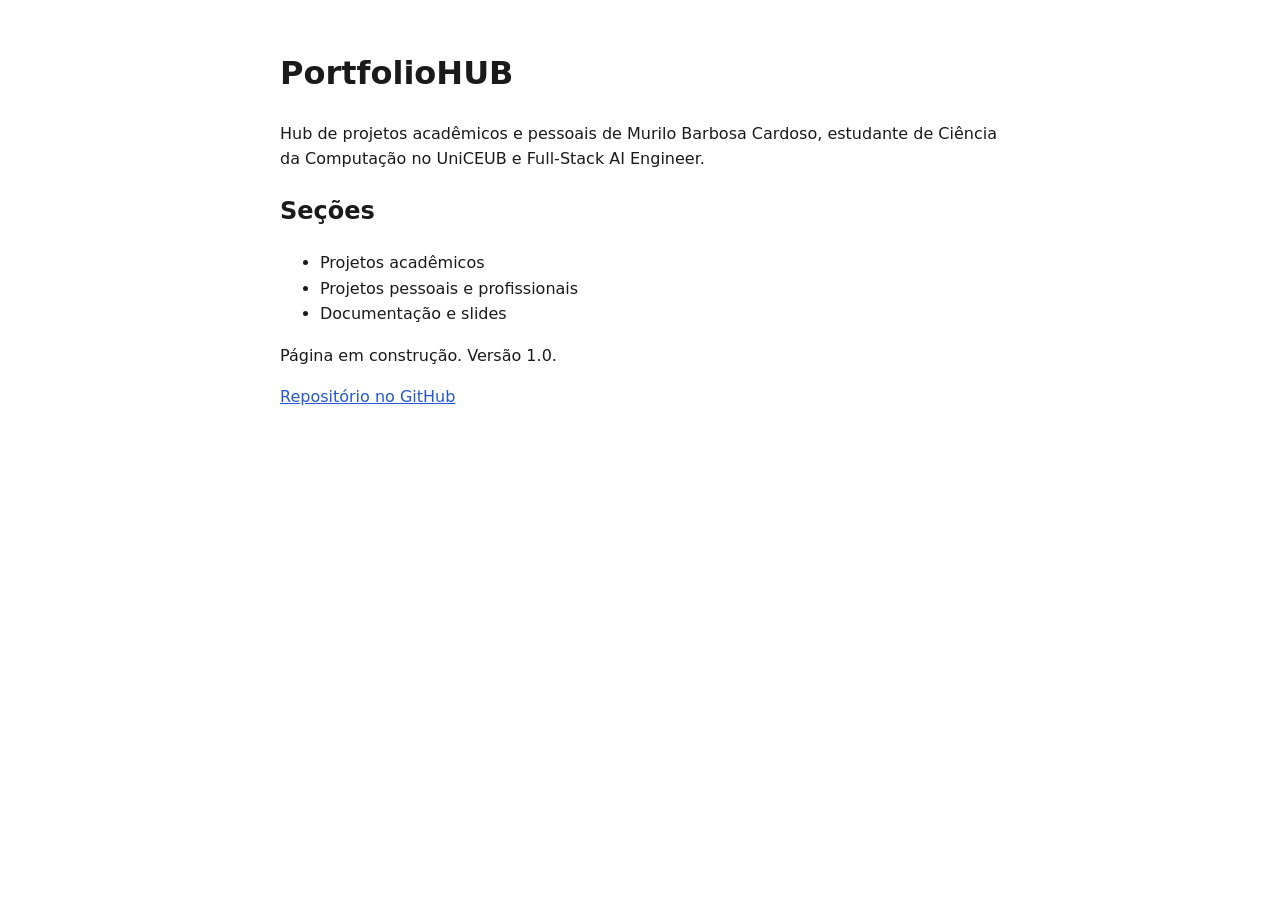
==== index.html @ 88ceea59 "feat(pages): add initial page and repository readme" ====
<!doctype html>
<html lang="pt-BR">
<head>
  <meta charset="utf-8">
  <meta name="viewport" content="width=device-width, initial-scale=1">
  <title>PortfolioHUB | Murilo Cardoso</title>
  <style>
    body { font-family: system-ui, sans-serif; max-width: 720px; margin: 3rem auto; padding: 0 1rem; line-height: 1.6; color: #1a1a1a; }
    a { color: #2457d6; }
  </style>
</head>
<body>
  <h1>PortfolioHUB</h1>
  <p>Hub de projetos acadêmicos e pessoais de Murilo Barbosa Cardoso, estudante de Ciência da Computação no UniCEUB e Full-Stack AI Engineer.</p>
  <h2>Seções</h2>
  <ul>
    <li>Projetos acadêmicos</li>
    <li>Projetos pessoais e profissionais</li>
    <li>Documentação e slides</li>
  </ul>
  <p>Página em construção. Versão 1.0.</p>
  <p><a href="https://github.com/murilobarbosaa/PortfolioHUB">Repositório no GitHub</a></p>
</body>
</html>
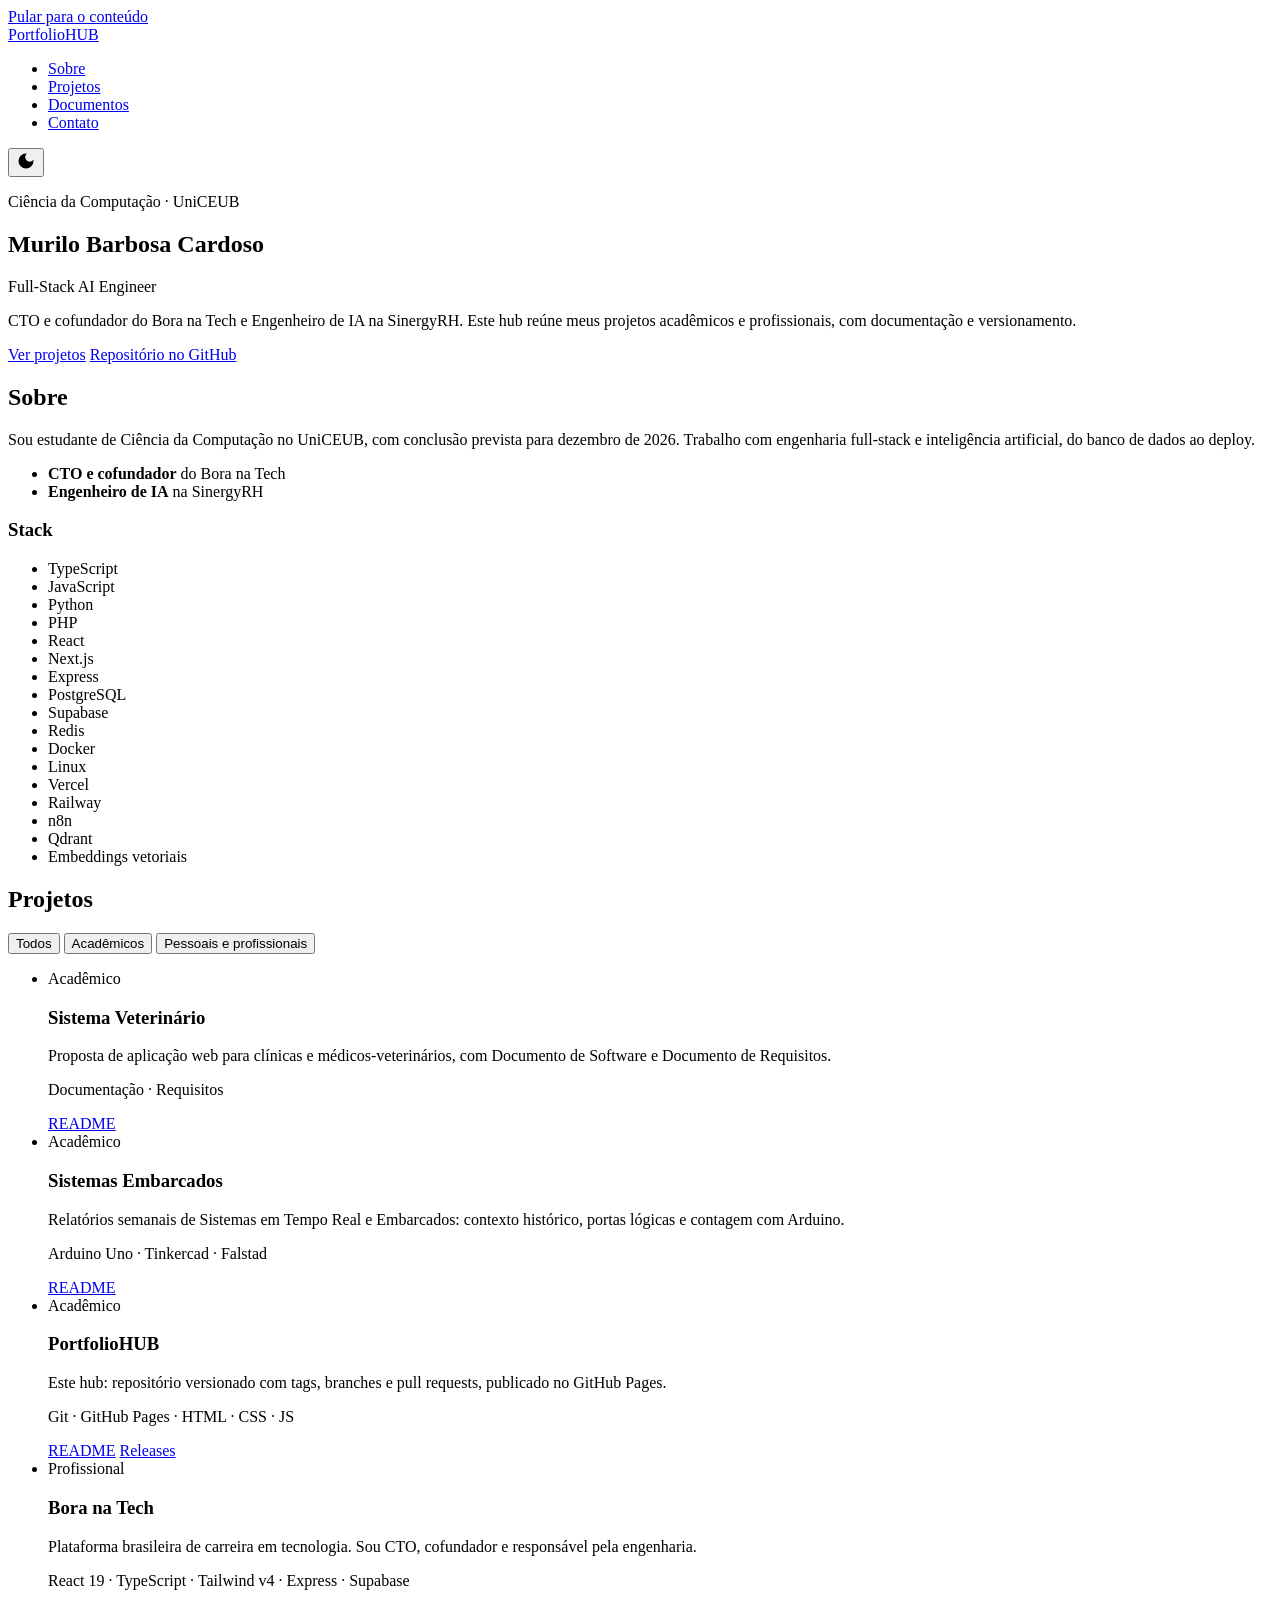
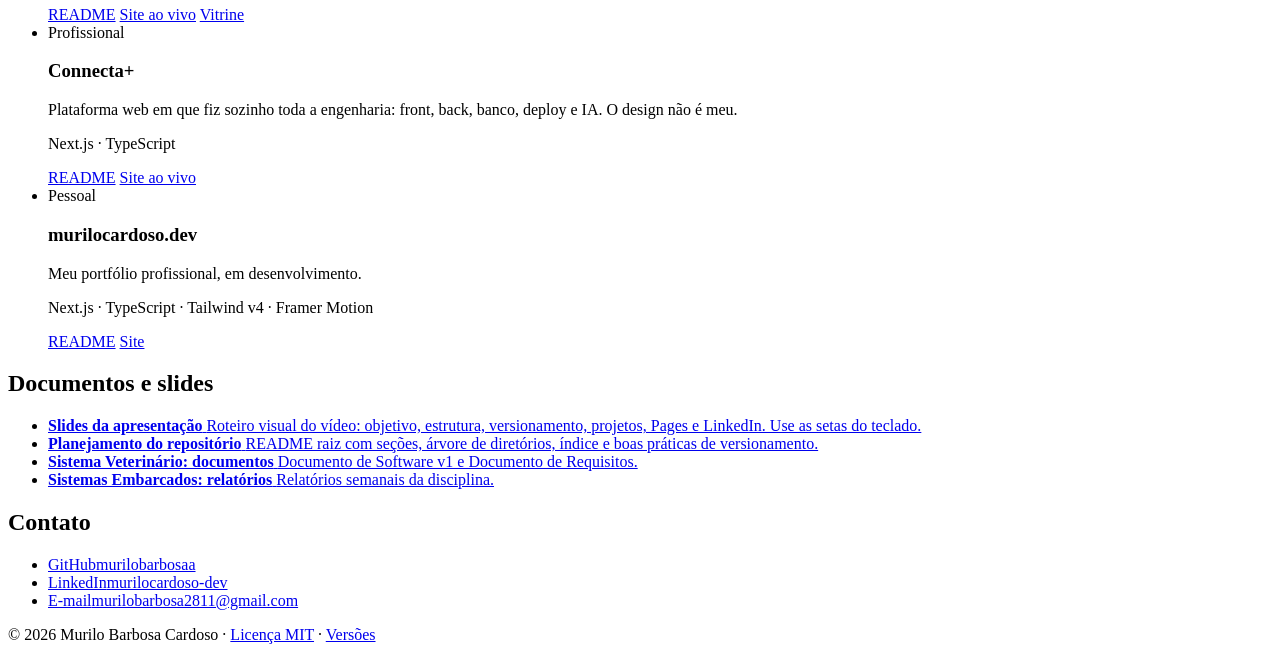
==== commit 1d91258e: "feat(pages): build portfolio page with projects, docs and contact" ====
--- a/index.html
+++ b/index.html
@@ -4,21 +4,181 @@
   <meta charset="utf-8">
   <meta name="viewport" content="width=device-width, initial-scale=1">
   <title>PortfolioHUB | Murilo Cardoso</title>
-  <style>
-    body { font-family: system-ui, sans-serif; max-width: 720px; margin: 3rem auto; padding: 0 1rem; line-height: 1.6; color: #1a1a1a; }
-    a { color: #2457d6; }
-  </style>
+  <meta name="description" content="Hub de projetos acadêmicos e pessoais de Murilo Barbosa Cardoso, estudante de Ciência da Computação no UniCEUB e Full-Stack AI Engineer.">
+  <link rel="icon" href="assets/img/favicon.svg" type="image/svg+xml">
+  <link rel="stylesheet" href="assets/css/style.css">
+  <script>
+    try { var t = localStorage.getItem('theme'); if (t) document.documentElement.dataset.theme = t; } catch (e) {}
+  </script>
 </head>
 <body>
-  <h1>PortfolioHUB</h1>
-  <p>Hub de projetos acadêmicos e pessoais de Murilo Barbosa Cardoso, estudante de Ciência da Computação no UniCEUB e Full-Stack AI Engineer.</p>
-  <h2>Seções</h2>
-  <ul>
-    <li>Projetos acadêmicos</li>
-    <li>Projetos pessoais e profissionais</li>
-    <li>Documentação e slides</li>
-  </ul>
-  <p>Página em construção. Versão 1.0.</p>
-  <p><a href="https://github.com/murilobarbosaa/PortfolioHUB">Repositório no GitHub</a></p>
+  <a class="skip" href="#conteudo">Pular para o conteúdo</a>
+
+  <header class="topbar">
+    <nav class="wrap nav" aria-label="Principal">
+      <a class="brand" href="#inicio">PortfolioHUB</a>
+      <ul class="nav-links">
+        <li><a href="#sobre">Sobre</a></li>
+        <li><a href="#projetos">Projetos</a></li>
+        <li><a href="#documentos">Documentos</a></li>
+        <li><a href="#contato">Contato</a></li>
+      </ul>
+      <button class="theme-toggle" type="button" aria-label="Alternar modo escuro" aria-pressed="false">
+        <svg aria-hidden="true" viewBox="0 0 24 24" width="20" height="20"><path fill="currentColor" d="M12 3a9 9 0 1 0 9 9c0-.46-.04-.92-.1-1.36a5.39 5.39 0 0 1-4.4 2.26 5.4 5.4 0 0 1-3.14-9.8c-.44-.06-.9-.1-1.36-.1z"/></svg>
+      </button>
+    </nav>
+  </header>
+
+  <main id="conteudo">
+    <section id="inicio" class="hero wrap">
+      <p class="eyebrow">Ciência da Computação · UniCEUB</p>
+      <h1>Murilo Barbosa Cardoso</h1>
+      <p class="role">Full-Stack AI Engineer</p>
+      <p class="lead">CTO e cofundador do Bora na Tech e Engenheiro de IA na SinergyRH. Este hub reúne meus projetos acadêmicos e profissionais, com documentação e versionamento.</p>
+      <div class="actions">
+        <a class="btn primary" href="#projetos">Ver projetos</a>
+        <a class="btn" href="https://github.com/murilobarbosaa/PortfolioHUB">Repositório no GitHub</a>
+      </div>
+    </section>
+
+    <section id="sobre" class="wrap section" aria-labelledby="sobre-titulo">
+      <h2 id="sobre-titulo">Sobre</h2>
+      <div class="about">
+        <div>
+          <p>Sou estudante de Ciência da Computação no UniCEUB, com conclusão prevista para dezembro de 2026. Trabalho com engenharia full-stack e inteligência artificial, do banco de dados ao deploy.</p>
+          <ul class="facts">
+            <li><strong>CTO e cofundador</strong> do Bora na Tech</li>
+            <li><strong>Engenheiro de IA</strong> na SinergyRH</li>
+          </ul>
+        </div>
+        <div>
+          <h3>Stack</h3>
+          <ul class="tags" aria-label="Tecnologias">
+            <li>TypeScript</li><li>JavaScript</li><li>Python</li><li>PHP</li>
+            <li>React</li><li>Next.js</li><li>Express</li><li>PostgreSQL</li>
+            <li>Supabase</li><li>Redis</li><li>Docker</li><li>Linux</li>
+            <li>Vercel</li><li>Railway</li><li>n8n</li><li>Qdrant</li>
+            <li>Embeddings vetoriais</li>
+          </ul>
+        </div>
+      </div>
+    </section>
+
+    <section id="projetos" class="wrap section" aria-labelledby="projetos-titulo">
+      <h2 id="projetos-titulo">Projetos</h2>
+      <div class="filters" role="group" aria-label="Filtrar projetos">
+        <button type="button" class="chip is-active" data-filter="todos" aria-pressed="true">Todos</button>
+        <button type="button" class="chip" data-filter="academico" aria-pressed="false">Acadêmicos</button>
+        <button type="button" class="chip" data-filter="pessoal" aria-pressed="false">Pessoais e profissionais</button>
+      </div>
+
+      <ul class="cards">
+        <li class="card" data-cat="academico">
+          <span class="badge">Acadêmico</span>
+          <h3>Sistema Veterinário</h3>
+          <p>Proposta de aplicação web para clínicas e médicos-veterinários, com Documento de Software e Documento de Requisitos.</p>
+          <p class="stack">Documentação · Requisitos</p>
+          <div class="links">
+            <a href="https://github.com/murilobarbosaa/PortfolioHUB/tree/main/academicos/sistema-veterinario">README</a>
+          </div>
+        </li>
+        <li class="card" data-cat="academico">
+          <span class="badge">Acadêmico</span>
+          <h3>Sistemas Embarcados</h3>
+          <p>Relatórios semanais de Sistemas em Tempo Real e Embarcados: contexto histórico, portas lógicas e contagem com Arduino.</p>
+          <p class="stack">Arduino Uno · Tinkercad · Falstad</p>
+          <div class="links">
+            <a href="https://github.com/murilobarbosaa/PortfolioHUB/tree/main/academicos/sistemas-embarcados">README</a>
+          </div>
+        </li>
+        <li class="card" data-cat="academico">
+          <span class="badge">Acadêmico</span>
+          <h3>PortfolioHUB</h3>
+          <p>Este hub: repositório versionado com tags, branches e pull requests, publicado no GitHub Pages.</p>
+          <p class="stack">Git · GitHub Pages · HTML · CSS · JS</p>
+          <div class="links">
+            <a href="https://github.com/murilobarbosaa/PortfolioHUB/tree/main/academicos/portfoliohub">README</a>
+            <a href="https://github.com/murilobarbosaa/PortfolioHUB/releases">Releases</a>
+          </div>
+        </li>
+        <li class="card" data-cat="pessoal">
+          <span class="badge alt">Profissional</span>
+          <h3>Bora na Tech</h3>
+          <p>Plataforma brasileira de carreira em tecnologia. Sou CTO, cofundador e responsável pela engenharia.</p>
+          <p class="stack">React 19 · TypeScript · Tailwind v4 · Express · Supabase</p>
+          <div class="links">
+            <a href="https://github.com/murilobarbosaa/PortfolioHUB/tree/main/pessoais/bora-na-tech">README</a>
+            <a href="https://boranatech.com.br">Site ao vivo</a>
+            <a href="https://github.com/murilobarbosaa/BoraNaTech-Showcase">Vitrine</a>
+          </div>
+        </li>
+        <li class="card" data-cat="pessoal">
+          <span class="badge alt">Profissional</span>
+          <h3>Connecta+</h3>
+          <p>Plataforma web em que fiz sozinho toda a engenharia: front, back, banco, deploy e IA. O design não é meu.</p>
+          <p class="stack">Next.js · TypeScript</p>
+          <div class="links">
+            <a href="https://github.com/murilobarbosaa/PortfolioHUB/tree/main/pessoais/connecta-plus">README</a>
+            <a href="https://app.connectaplus.com.br">Site ao vivo</a>
+          </div>
+        </li>
+        <li class="card" data-cat="pessoal">
+          <span class="badge alt">Pessoal</span>
+          <h3>murilocardoso.dev</h3>
+          <p>Meu portfólio profissional, em desenvolvimento.</p>
+          <p class="stack">Next.js · TypeScript · Tailwind v4 · Framer Motion</p>
+          <div class="links">
+            <a href="https://github.com/murilobarbosaa/PortfolioHUB/tree/main/pessoais/murilocardoso-dev">README</a>
+            <a href="https://murilocardoso.dev">Site</a>
+          </div>
+        </li>
+      </ul>
+    </section>
+
+    <section id="documentos" class="wrap section" aria-labelledby="documentos-titulo">
+      <h2 id="documentos-titulo">Documentos e slides</h2>
+      <ul class="docs">
+        <li>
+          <a href="docs/slides/">
+            <strong>Slides da apresentação</strong>
+            <span>Roteiro visual do vídeo: objetivo, estrutura, versionamento, projetos, Pages e LinkedIn. Use as setas do teclado.</span>
+          </a>
+        </li>
+        <li>
+          <a href="https://github.com/murilobarbosaa/PortfolioHUB#readme">
+            <strong>Planejamento do repositório</strong>
+            <span>README raiz com seções, árvore de diretórios, índice e boas práticas de versionamento.</span>
+          </a>
+        </li>
+        <li>
+          <a href="https://github.com/murilobarbosaa/PortfolioHUB/tree/main/academicos/sistema-veterinario/docs">
+            <strong>Sistema Veterinário: documentos</strong>
+            <span>Documento de Software v1 e Documento de Requisitos.</span>
+          </a>
+        </li>
+        <li>
+          <a href="https://github.com/murilobarbosaa/PortfolioHUB/tree/main/academicos/sistemas-embarcados/docs">
+            <strong>Sistemas Embarcados: relatórios</strong>
+            <span>Relatórios semanais da disciplina.</span>
+          </a>
+        </li>
+      </ul>
+    </section>
+
+    <section id="contato" class="wrap section" aria-labelledby="contato-titulo">
+      <h2 id="contato-titulo">Contato</h2>
+      <ul class="contact">
+        <li><a href="https://github.com/murilobarbosaa">GitHub<span>murilobarbosaa</span></a></li>
+        <li><a href="https://www.linkedin.com/in/murilocardoso-dev">LinkedIn<span>murilocardoso-dev</span></a></li>
+        <li><a href="mailto:murilobarbosa2811@gmail.com">E-mail<span>murilobarbosa2811@gmail.com</span></a></li>
+      </ul>
+    </section>
+  </main>
+
+  <footer class="wrap footer">
+    <p>© 2026 Murilo Barbosa Cardoso · <a href="https://github.com/murilobarbosaa/PortfolioHUB/blob/main/LICENSE">Licença MIT</a> · <a href="https://github.com/murilobarbosaa/PortfolioHUB/releases">Versões</a></p>
+  </footer>
+
+  <script src="assets/js/main.js"></script>
 </body>
 </html>
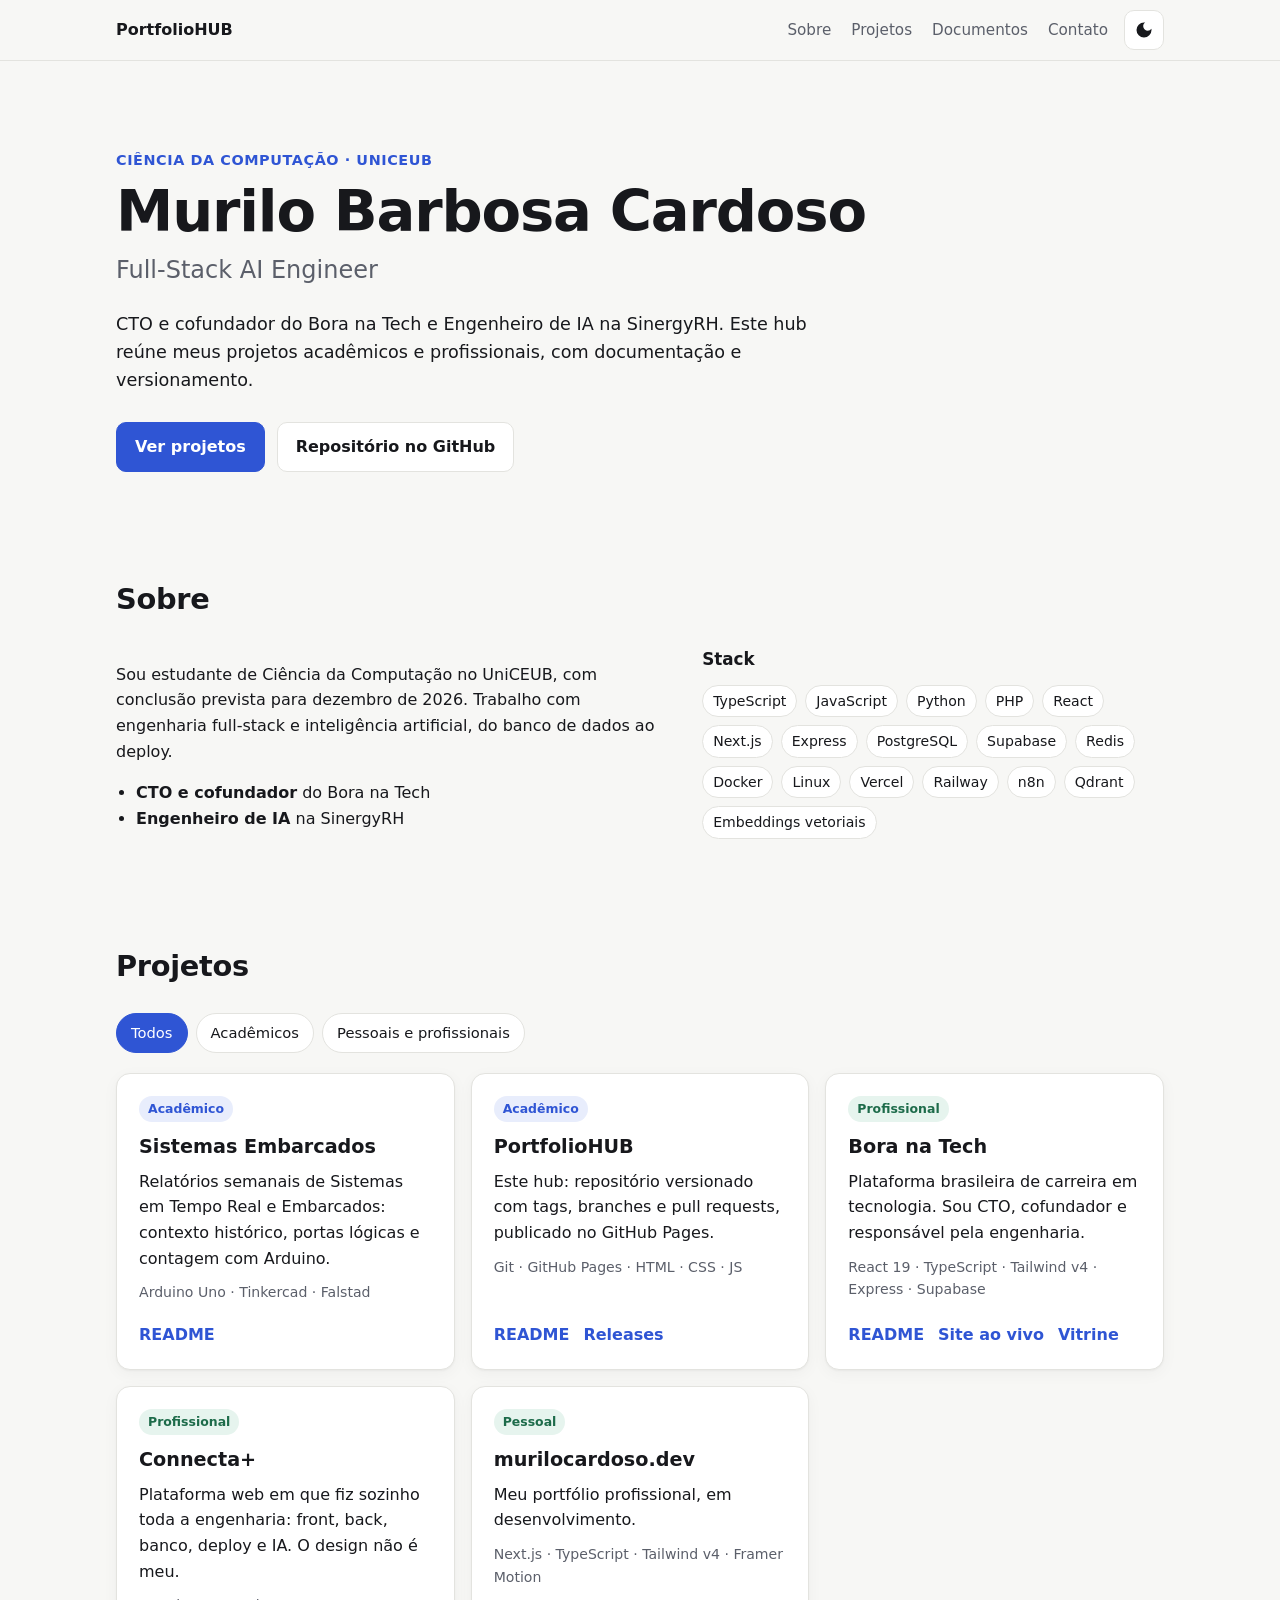
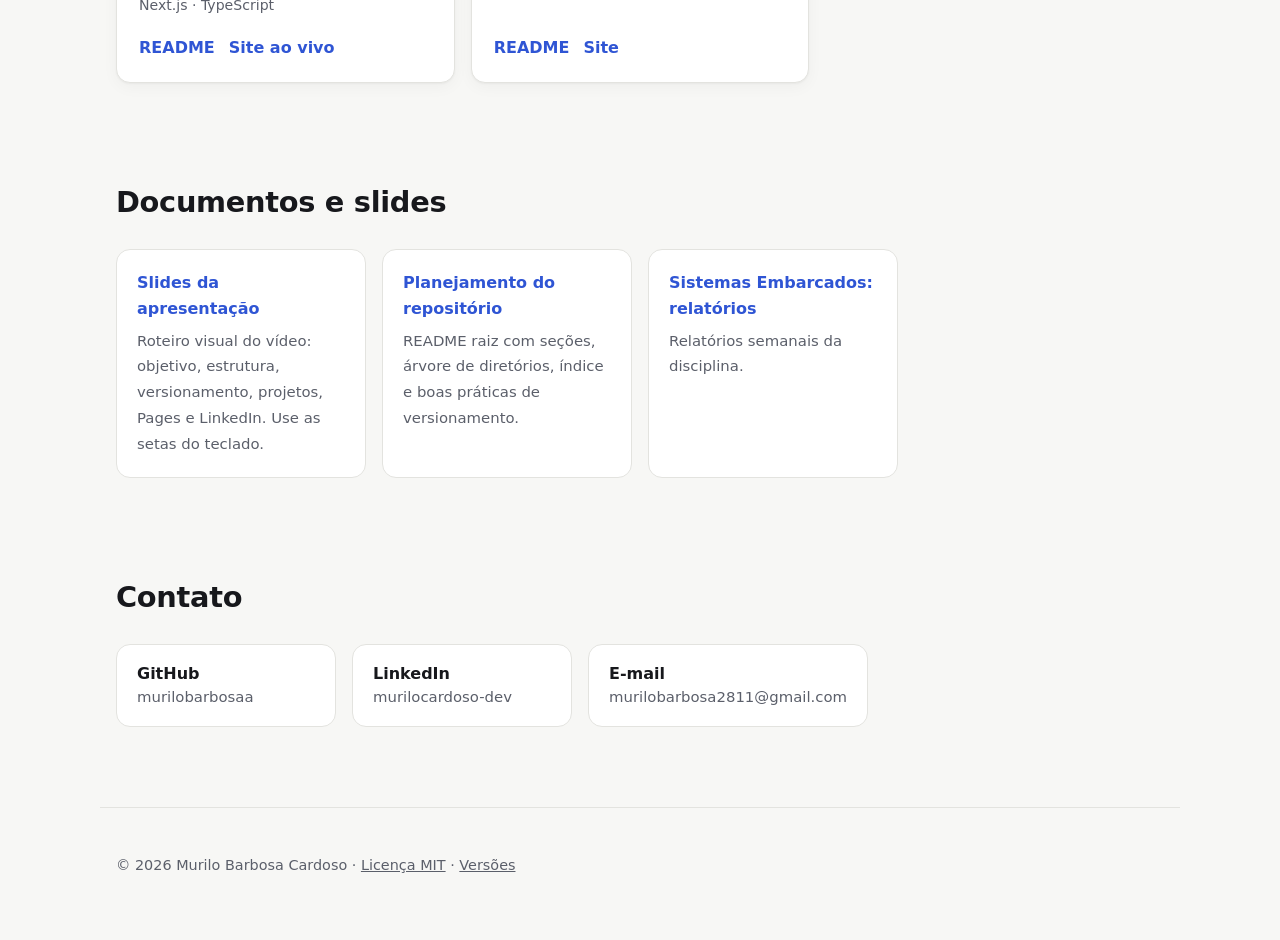
==== commit 6044bc2e: "chore(academicos): remove sistema-veterinario project" ====
--- a/index.html
+++ b/index.html
@@ -75,15 +75,6 @@
       <ul class="cards">
         <li class="card" data-cat="academico">
           <span class="badge">Acadêmico</span>
-          <h3>Sistema Veterinário</h3>
-          <p>Proposta de aplicação web para clínicas e médicos-veterinários, com Documento de Software e Documento de Requisitos.</p>
-          <p class="stack">Documentação · Requisitos</p>
-          <div class="links">
-            <a href="https://github.com/murilobarbosaa/PortfolioHUB/tree/main/academicos/sistema-veterinario">README</a>
-          </div>
-        </li>
-        <li class="card" data-cat="academico">
-          <span class="badge">Acadêmico</span>
           <h3>Sistemas Embarcados</h3>
           <p>Relatórios semanais de Sistemas em Tempo Real e Embarcados: contexto histórico, portas lógicas e contagem com Arduino.</p>
           <p class="stack">Arduino Uno · Tinkercad · Falstad</p>
@@ -151,12 +142,6 @@
           </a>
         </li>
         <li>
-          <a href="https://github.com/murilobarbosaa/PortfolioHUB/tree/main/academicos/sistema-veterinario/docs">
-            <strong>Sistema Veterinário: documentos</strong>
-            <span>Documento de Software v1 e Documento de Requisitos.</span>
-          </a>
-        </li>
-        <li>
           <a href="https://github.com/murilobarbosaa/PortfolioHUB/tree/main/academicos/sistemas-embarcados/docs">
             <strong>Sistemas Embarcados: relatórios</strong>
             <span>Relatórios semanais da disciplina.</span>
--- a/assets/css/style.css
+++ b/assets/css/style.css
@@ -0,0 +1,182 @@
+:root {
+  --bg: #f7f7f5;
+  --surface: #ffffff;
+  --text: #17181c;
+  --muted: #5b5f6a;
+  --border: #e3e3df;
+  --accent: #2f55d4;
+  --accent-ink: #ffffff;
+  --accent-soft: #e8edfc;
+  --alt-soft: #e6f4ee;
+  --alt-ink: #1d6b4a;
+  --radius: 14px;
+  --shadow: 0 1px 2px rgba(0, 0, 0, .04), 0 4px 16px rgba(0, 0, 0, .04);
+  color-scheme: light;
+}
+
+@media (prefers-color-scheme: dark) {
+  :root:not([data-theme="light"]) {
+    --bg: #0f1115;
+    --surface: #171a21;
+    --text: #e9eaee;
+    --muted: #a0a5b1;
+    --border: #2a2e38;
+    --accent: #7d9bff;
+    --accent-ink: #0f1115;
+    --accent-soft: #1f2840;
+    --alt-soft: #16302a;
+    --alt-ink: #7fd8b0;
+    --shadow: none;
+    color-scheme: dark;
+  }
+}
+
+:root[data-theme="dark"] {
+  --bg: #0f1115;
+  --surface: #171a21;
+  --text: #e9eaee;
+  --muted: #a0a5b1;
+  --border: #2a2e38;
+  --accent: #7d9bff;
+  --accent-ink: #0f1115;
+  --accent-soft: #1f2840;
+  --alt-soft: #16302a;
+  --alt-ink: #7fd8b0;
+  --shadow: none;
+  color-scheme: dark;
+}
+
+* { box-sizing: border-box; }
+
+html { scroll-behavior: smooth; scroll-padding-top: 72px; }
+
+@media (prefers-reduced-motion: reduce) {
+  html { scroll-behavior: auto; }
+  * { transition: none !important; }
+}
+
+body {
+  margin: 0;
+  background: var(--bg);
+  color: var(--text);
+  font: 16px/1.6 system-ui, -apple-system, "Segoe UI", Roboto, sans-serif;
+}
+
+a { color: var(--accent); }
+
+:focus-visible { outline: 3px solid var(--accent); outline-offset: 2px; border-radius: 6px; }
+
+.wrap { max-width: 1080px; margin: 0 auto; padding: 0 16px; }
+
+.skip {
+  position: absolute; left: 8px; top: -48px;
+  background: var(--accent); color: var(--accent-ink);
+  padding: 8px 12px; border-radius: 8px; z-index: 10;
+}
+.skip:focus { top: 8px; }
+
+.topbar {
+  position: sticky; top: 0; z-index: 5;
+  background: color-mix(in srgb, var(--bg) 85%, transparent);
+  backdrop-filter: blur(8px);
+  border-bottom: 1px solid var(--border);
+}
+.nav { display: flex; align-items: center; gap: 16px; height: 60px; }
+.brand { font-weight: 700; color: var(--text); text-decoration: none; margin-right: auto; }
+.nav-links { display: flex; gap: 20px; list-style: none; margin: 0; padding: 0; }
+.nav-links a { color: var(--muted); text-decoration: none; font-size: .95rem; }
+.nav-links a:hover { color: var(--text); }
+
+.theme-toggle {
+  display: grid; place-items: center;
+  width: 40px; height: 40px;
+  border: 1px solid var(--border); border-radius: 10px;
+  background: var(--surface); color: var(--text); cursor: pointer;
+}
+
+.hero { padding: 88px 16px 56px; }
+.eyebrow { color: var(--accent); font-weight: 600; font-size: .9rem; letter-spacing: .04em; text-transform: uppercase; margin: 0 0 8px; }
+.hero h1 { font-size: clamp(2.2rem, 6vw, 3.6rem); line-height: 1.1; margin: 0; letter-spacing: -.02em; }
+.role { font-size: clamp(1.15rem, 3vw, 1.5rem); color: var(--muted); margin: 8px 0 20px; }
+.lead { max-width: 62ch; font-size: 1.1rem; margin: 0 0 28px; }
+
+.actions { display: flex; flex-wrap: wrap; gap: 12px; }
+.btn {
+  display: inline-block; padding: 11px 18px; border-radius: 10px;
+  border: 1px solid var(--border); background: var(--surface);
+  color: var(--text); text-decoration: none; font-weight: 600;
+}
+.btn.primary { background: var(--accent); border-color: var(--accent); color: var(--accent-ink); }
+.btn:hover { filter: brightness(1.05); }
+
+.section { padding: 48px 16px; }
+.section h2 { font-size: 1.8rem; margin: 0 0 24px; letter-spacing: -.01em; }
+
+.about { display: grid; grid-template-columns: 1.2fr 1fr; gap: 32px; }
+.about h3 { margin: 0 0 12px; font-size: 1.05rem; }
+.facts { padding-left: 20px; }
+
+.tags { display: flex; flex-wrap: wrap; gap: 8px; list-style: none; margin: 0; padding: 0; }
+.tags li {
+  padding: 4px 10px; border-radius: 999px; font-size: .88rem;
+  background: var(--surface); border: 1px solid var(--border);
+}
+
+.filters { display: flex; flex-wrap: wrap; gap: 8px; margin-bottom: 20px; }
+.chip {
+  padding: 7px 14px; border-radius: 999px; cursor: pointer; font: inherit; font-size: .92rem;
+  border: 1px solid var(--border); background: var(--surface); color: var(--text);
+}
+.chip.is-active { background: var(--accent); border-color: var(--accent); color: var(--accent-ink); }
+
+.cards {
+  display: grid; grid-template-columns: repeat(auto-fill, minmax(290px, 1fr));
+  gap: 16px; list-style: none; margin: 0; padding: 0;
+}
+.card {
+  display: flex; flex-direction: column;
+  background: var(--surface); border: 1px solid var(--border);
+  border-radius: var(--radius); padding: 22px; box-shadow: var(--shadow);
+}
+.card[hidden] { display: none; }
+.card h3 { margin: 10px 0 6px; font-size: 1.2rem; }
+.card p { margin: 0 0 10px; }
+.card .stack { color: var(--muted); font-size: .88rem; }
+.card .links { display: flex; flex-wrap: wrap; gap: 14px; margin-top: auto; padding-top: 8px; }
+.card .links a { font-weight: 600; text-decoration: none; }
+.card .links a:hover { text-decoration: underline; }
+
+.badge {
+  align-self: flex-start; font-size: .78rem; font-weight: 600;
+  padding: 3px 9px; border-radius: 999px;
+  background: var(--accent-soft); color: var(--accent);
+}
+.badge.alt { background: var(--alt-soft); color: var(--alt-ink); }
+
+.docs { display: grid; grid-template-columns: repeat(auto-fill, minmax(240px, 1fr)); gap: 16px; list-style: none; padding: 0; margin: 0; }
+.docs a {
+  display: block; height: 100%; padding: 20px; text-decoration: none; color: var(--text);
+  background: var(--surface); border: 1px solid var(--border); border-radius: var(--radius);
+}
+.docs a:hover { border-color: var(--accent); }
+.docs strong { display: block; margin-bottom: 6px; color: var(--accent); }
+.docs span { color: var(--muted); font-size: .93rem; }
+
+.contact { display: flex; flex-wrap: wrap; gap: 16px; list-style: none; padding: 0; margin: 0; }
+.contact a {
+  display: flex; flex-direction: column; min-width: 220px; padding: 16px 20px;
+  background: var(--surface); border: 1px solid var(--border); border-radius: var(--radius);
+  text-decoration: none; color: var(--text); font-weight: 700;
+}
+.contact a:hover { border-color: var(--accent); }
+.contact span { font-weight: 400; color: var(--muted); font-size: .93rem; word-break: break-all; }
+
+.footer { padding: 32px 16px 48px; color: var(--muted); font-size: .9rem; border-top: 1px solid var(--border); margin-top: 32px; }
+.footer a { color: var(--muted); }
+
+@media (max-width: 720px) {
+  .nav-links { display: none; }
+  .hero { padding: 56px 16px 40px; }
+  .about { grid-template-columns: 1fr; }
+  .contact a { min-width: 0; width: 100%; }
+}
